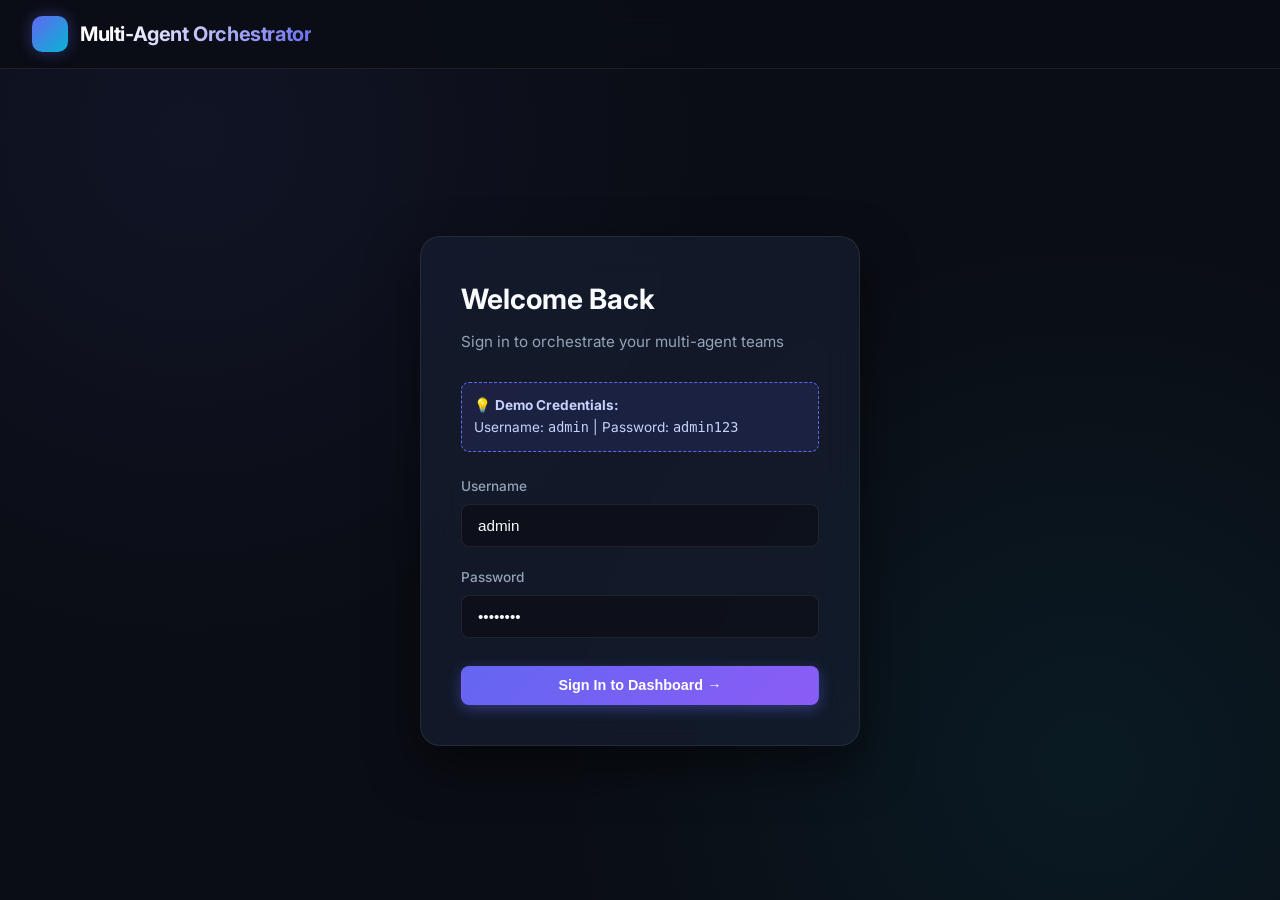
==== frontend/index.html @ 2f850d1a "Initial commit" ====
<!DOCTYPE html>
<html lang="en">
<head>
  <meta charset="UTF-8">
  <meta name="viewport" content="width=device-width, initial-scale=1.0">
  <title>Multi-Agent Collaborative System | AgentTeams</title>
  <link rel="preconnect" href="https://fonts.googleapis.com">
  <link rel="preconnect" href="https://fonts.gstatic.com" crossorigin>
  <link href="https://fonts.googleapis.com/css2?family=Inter:wght@300;400;500;600;700;800&family=JetBrains+Mono:wght@400;500;700&display=swap" rel="stylesheet">
  <link rel="stylesheet" href="styles.css">
</head>
<body>
  <!-- Global Top Header -->
  <header class="app-header">
    <div class="logo-brand" id="brand-home" style="cursor: pointer;">
      <div class="logo-icon">🤖</div>
      <span>Multi-Agent Orchestrator</span>
    </div>
    <div class="header-actions" id="header-user-actions">
      <button class="btn btn-outline" id="btn-open-settings">⚙️ API Settings</button>
      <span id="user-display" style="font-size: 0.9rem; color: var(--text-secondary);"></span>
      <button class="btn btn-secondary" id="btn-logout">Sign Out</button>
    </div>
  </header>

  <main class="view-container">
    
    <!-- STEP 1: AUTH VIEW -->
    <section id="auth-view" class="auth-view">
      <div class="auth-card">
        <h2>Welcome Back</h2>
        <p>Sign in to orchestrate your multi-agent teams</p>
        
        <div class="demo-credentials-badge">
          💡 <strong>Demo Credentials:</strong><br>
          Username: <code>admin</code> | Password: <code>admin123</code>
        </div>

        <form id="login-form">
          <div class="form-group">
            <label for="login-username">Username</label>
            <input type="text" id="login-username" class="form-control" value="admin" required autocomplete="username">
          </div>
          <div class="form-group">
            <label for="login-password">Password</label>
            <input type="password" id="login-password" class="form-control" value="admin123" required autocomplete="current-password">
          </div>
          <button type="submit" class="btn btn-primary" style="width: 100%; margin-top: 0.5rem;" id="btn-login-submit">
            Sign In to Dashboard &rarr;
          </button>
        </form>
      </div>
    </section>

    <!-- STEP 1: PROJECTS DASHBOARD VIEW -->
    <section id="dashboard-view" class="hidden">
      <div class="dashboard-header">
        <div class="dashboard-title-area">
          <h1>Projects Dashboard</h1>
          <p>Collaborative multi-agent workspaces and execution telemetry</p>
        </div>
        <button class="btn btn-primary" id="btn-new-project-modal">
          ✨ + NEW PROJECT
        </button>
      </div>

      <div class="project-grid" id="project-list-grid">
        <!-- Project Cards will be dynamically injected here -->
      </div>
    </section>

    <!-- STEP 3 & 4: MEETING ROOM WORKSPACE VIEW -->
    <section id="meeting-view" class="hidden">
      
      <!-- Back / Nav Bar -->
      <div style="margin-bottom: 1rem; display: flex; justify-content: space-between; align-items: center; flex-wrap: wrap; gap: 0.75rem;">
        <button class="btn btn-secondary" id="btn-back-dashboard">
          &larr; Back to Projects
        </button>
        <div style="display: flex; gap: 0.75rem; align-items: center; flex-wrap: wrap;">
          <div class="workspace-slider-bar">
            <span>↔️ Enlarge Right Side:</span>
            <input type="range" class="panel-range-slider" id="panel-width-slider" min="20" max="80" value="50" title="Slide to enlarge or shrink right panel">
            <span id="slider-pct-label" style="font-family: var(--font-mono); font-size: 0.75rem; color: var(--primary); font-weight: 700;">50%</span>
          </div>
          <button class="btn btn-danger" id="btn-delete-project">
            🗑️ Delete Project
          </button>
          <button class="btn btn-success" id="btn-start-run">
            ▶️ Run Multi-Agent Team
          </button>
        </div>
      </div>

      <!-- Meeting Room Top Header Card -->
      <div class="glass-panel meeting-header">
        <div class="meeting-title-box" style="flex: 1;">
          <div style="display: flex; align-items: center; gap: 0.75rem;">
            <h2 id="meeting-project-title">Project Title</h2>
            <span id="meeting-status-badge" class="badge badge-created">Ready</span>
          </div>
          <p id="meeting-project-desc" style="color: var(--text-secondary); font-size: 0.9rem; margin-top: 0.25rem;"></p>
          <div style="font-size: 0.8rem; color: var(--secondary); margin-top: 0.35rem;" id="meeting-storage-info"></div>
          <div class="meeting-progress-bar-container">
            <div class="meeting-progress-bar" id="meeting-progress-bar"></div>
          </div>
        </div>
      </div>

      <!-- Multi-Agent Team Roster -->
      <div class="agent-roster" id="agent-roster">
        <div class="agent-card" id="agent-card-Manager">
          <div class="agent-avatar">
            👔
            <div class="agent-status-indicator" id="indicator-Manager"></div>
          </div>
          <div class="agent-info">
            <h4>Manager Agent</h4>
            <p id="status-text-Manager">Idle</p>
          </div>
        </div>

        <div class="agent-card" id="agent-card-CodingWorker">
          <div class="agent-avatar">
            💻
            <div class="agent-status-indicator" id="indicator-CodingWorker"></div>
          </div>
          <div class="agent-info">
            <h4>Coding Worker</h4>
            <p id="status-text-CodingWorker">Idle</p>
          </div>
        </div>

        <div class="agent-card" id="agent-card-ResearchWorker">
          <div class="agent-avatar">
            🔍
            <div class="agent-status-indicator" id="indicator-ResearchWorker"></div>
          </div>
          <div class="agent-info">
            <h4>Research Worker</h4>
            <p id="status-text-ResearchWorker">Idle</p>
          </div>
        </div>

        <div class="agent-card" id="agent-card-TestingWorker">
          <div class="agent-avatar">
            🧪
            <div class="agent-status-indicator" id="indicator-TestingWorker"></div>
          </div>
          <div class="agent-info">
            <h4>Testing / QA Worker</h4>
            <p id="status-text-TestingWorker">Idle</p>
          </div>
        </div>

        <div class="agent-card" id="agent-card-DocumentationWorker">
          <div class="agent-avatar">
            📝
            <div class="agent-status-indicator" id="indicator-DocumentationWorker"></div>
          </div>
          <div class="agent-info">
            <h4>Documentation Worker</h4>
            <p id="status-text-DocumentationWorker">Idle</p>
          </div>
        </div>
      </div>

      <!-- Main Meeting Room Grid (Live Stream + Tasks / Deliverable Hub) -->
      <div class="meeting-workspace-grid">
        
        <!-- Left Column: Real-Time Meeting Room Log Stream (STEP 4) -->
        <div class="glass-panel log-stream-card">
          <div class="log-stream-header">
            <div style="display: flex; align-items: center; gap: 0.5rem;">
              <span style="display: inline-block; width: 8px; height: 8px; border-radius: 50%; background: var(--success);"></span>
              <strong>Live Meeting Room Transcript</strong>
            </div>
            <span style="font-size: 0.8rem; color: var(--text-muted);" id="stream-status">Connected</span>
          </div>

          <div class="log-messages-area" id="meeting-messages-container">
            <!-- Real-time Agent exchanges will be appended here -->
          </div>

          <!-- Human-in-the-loop input -->
          <form class="meeting-input-box" id="meeting-human-form">
            <input type="text" class="form-control" id="meeting-human-input" placeholder="Chat, instruct, or brainstorm with the agents in real time..." required autocomplete="off">
            <button type="submit" class="btn btn-primary" id="btn-send-human">Send &rarr;</button>
          </form>
        </div>

        <!-- Draggable Resizer Divider Handle -->
        <div class="pane-resizer" id="pane-resizer" title="Drag to resize panels"></div>

        <!-- Right Column: Subtasks Pipeline, Deliverable Hub & Live IDE -->
        <div class="glass-panel side-panel-card">
          <div class="tabs-header">
            <button class="tab-btn active" id="tab-btn-tasks" onclick="switchSideTab('tasks')">Subtasks Pipeline</button>
            <button class="tab-btn" id="tab-btn-deliverable" onclick="switchSideTab('deliverable')">Deliverable Hub</button>
            <button class="tab-btn" id="tab-btn-ide" onclick="switchSideTab('ide')">💻 Live IDE & Runner</button>
          </div>

          <!-- Tab 1: Subtasks -->
          <div class="tab-content" id="tab-content-tasks">
            <div id="subtasks-container">
              <p style="color: var(--text-muted); font-size: 0.85rem; text-align: center; margin-top: 2rem;">
                No subtasks assigned yet. Click "Run Multi-Agent Team" or instruct the Manager to decompose this project.
              </p>
            </div>
          </div>

          <!-- Tab 2: Deliverable Hub -->
          <div class="tab-content hidden" id="tab-content-deliverable">
            <div id="deliverable-container">
              <p style="color: var(--text-muted); font-size: 0.85rem; text-align: center; margin-top: 2rem;">
                Deliverables will be synthesized here upon completion of all worker tasks.
              </p>
            </div>
          </div>

          <!-- Tab 3: Live IDE, Compiler & Sandbox Runner -->
          <div class="tab-content hidden" id="tab-content-ide">
            <div class="ide-container">
              <!-- IDE Toolbar -->
              <div class="ide-toolbar">
                <div class="ide-file-tabs" id="ide-file-tabs">
                  <span class="ide-file-tab active" id="active-tab-indicator">📄 index.html</span>
                </div>
                <div style="display: flex; gap: 0.5rem; align-items: center; flex-wrap: wrap;">
                  <button class="btn btn-secondary" style="padding: 0.35rem 0.75rem; font-size: 0.8rem;" id="btn-save-ide-code">
                    💾 Save Code
                  </button>
                  <button class="btn btn-success" style="padding: 0.35rem 0.75rem; font-size: 0.8rem;" id="btn-run-sandbox">
                    ▶️ Run on Port 8080
                  </button>
                  <button class="btn btn-danger" style="padding: 0.35rem 0.75rem; font-size: 0.8rem; background: #dc2626; border-color: #ef4444;" id="btn-stop-sandbox" title="Force kill any server running on port 8080">
                    🛑 Force Stop Server
                  </button>
                  <a href="http://127.0.0.1:8080" target="_blank" class="btn btn-outline" style="padding: 0.35rem 0.75rem; font-size: 0.8rem;" id="btn-external-sandbox" title="Open full browser window on isolated port 8080">
                    🌐 Open Port 8080 &rarr;
                  </a>
                </div>
              </div>

              <!-- Split Workspace (File Tree + Code Editor) -->
              <div class="ide-split-workspace">
                <!-- Sidebar File Explorer -->
                <div class="ide-sidebar">
                  <div class="ide-sidebar-title">📁 Project Files</div>
                  <div id="ide-file-list">
                    <div class="ide-tree-item active">📄 index.html</div>
                  </div>
                </div>

                <!-- Live Editor Area -->
                <div class="ide-editor-area">
                  <div class="ide-editor-header">
                    <span id="ide-current-filename">index.html</span>
                    <span id="ide-save-status" style="color: var(--success);">● Synchronized</span>
                  </div>
                  <textarea class="ide-code-textarea" id="ide-code-editor" placeholder="Write or view source code here..." spellcheck="false"></textarea>
                </div>
              </div>

              <!-- Embedded Sandbox Browser Viewport -->
              <div class="ide-preview-pane">
                <div class="ide-preview-bar">
                  <div style="display: flex; align-items: center; gap: 0.5rem;">
                    <span style="display: inline-block; width: 8px; height: 8px; border-radius: 50%; background: var(--success);"></span>
                    <strong style="font-size: 0.8rem;">Live Sandbox Browser Viewport (Isolated Runner)</strong>
                  </div>
                  <div style="display: flex; gap: 0.5rem;">
                    <button class="btn btn-outline" style="padding: 0.2rem 0.5rem; font-size: 0.75rem;" id="btn-reload-sandbox-iframe">🔄 Refresh Viewport</button>
                  </div>
                </div>
                <iframe class="ide-preview-iframe" id="ide-preview-iframe" src="about:blank"></iframe>
              </div>

            </div>
          </div>

        </div>

      </div>

    </section>

  </main>

  <!-- + NEW PROJECT MODAL -->
  <div class="modal-overlay hidden" id="new-project-modal">
    <div class="modal-content">
      <div class="modal-header">
        <h3>✨ Create New Multi-Agent Project</h3>
        <button class="close-btn" id="btn-close-project-modal">&times;</button>
      </div>
      <form id="new-project-form">
        <div class="form-group">
          <label for="new-project-title">Project Name</label>
          <input type="text" id="new-project-title" class="form-control" placeholder="e.g. Live Weather Dashboard" required>
        </div>
        <div class="form-group">
          <label for="new-project-path">Target Storage Path / Folder Location</label>
          <input type="text" id="new-project-path" class="form-control" placeholder="/Volumes/VAIBHAV/major project/generated_projects/my-app" required>
          <small style="color: var(--text-muted); font-size: 0.78rem; display: block; margin-top: 0.25rem;">
            📁 Where the worker agents will physically write the final project files and source code.
          </small>
        </div>
        <div class="form-group">
          <label for="new-project-desc">Brief Description</label>
          <input type="text" id="new-project-desc" class="form-control" placeholder="A brief 1-2 sentence description of the project" required>
        </div>
        <div class="form-group">
          <label for="new-project-goal">Goal / Initial Prompt for Manager Agent</label>
          <textarea id="new-project-goal" class="form-control" placeholder="Describe in plain language what you want the multi-agent team to build (e.g. Create a live weather application with city search, coordinates, temperature, and wind speed)." required rows="3"></textarea>
        </div>
        <div class="form-group">
          <label for="new-project-model">AI Model Provider / Router</label>
          <select id="new-project-model" class="form-control">
            <option value="smart_simulation">⚡ Smart Multi-Agent Dynamic Synthesizer (Zero-Config / Free)</option>
            <option value="gemini">Google Gemini (Gemini 1.5 Flash)</option>
            <option value="openai">OpenAI (GPT-4o-mini)</option>
            <option value="anthropic">Anthropic (Claude 3.5 Sonnet)</option>
            <option value="ollama">Local Ollama (Llama 3 / Mistral)</option>
          </select>
        </div>
        <button type="submit" class="btn btn-primary" style="width: 100%; margin-top: 1rem;">
          Create Workspace & Open Meeting Room &rarr;
        </button>
      </form>
    </div>
  </div>

  <!-- API KEYS SETTINGS MODAL -->
  <div class="modal-overlay hidden" id="settings-modal">
    <div class="modal-content">
      <div class="modal-header">
        <h3>⚙️ Universal AI Gateway & Key Settings</h3>
        <button class="close-btn" id="btn-close-settings-modal">&times;</button>
      </div>
      <form id="settings-form">
        <p style="font-size: 0.85rem; color: var(--text-secondary); margin-bottom: 1.25rem;">
          Configure your API keys or endpoints. Keys are stored locally and passed through the Universal Context Broker.
        </p>
        <div class="form-group">
          <label for="key-gemini">Google Gemini API Key</label>
          <input type="password" id="key-gemini" class="form-control" placeholder="AIzaSy...">
        </div>
        <div class="form-group">
          <label for="key-openai">OpenAI API Key</label>
          <input type="password" id="key-openai" class="form-control" placeholder="sk-proj-...">
        </div>
        <div class="form-group">
          <label for="key-anthropic">Anthropic Claude API Key</label>
          <input type="password" id="key-anthropic" class="form-control" placeholder="sk-ant-...">
        </div>
        <div class="form-group">
          <label for="key-ollama">Local Ollama Base URL</label>
          <input type="text" id="key-ollama" class="form-control" value="http://localhost:11434">
        </div>
        <button type="submit" class="btn btn-primary" style="width: 100%; margin-top: 1rem;">
          Save Settings
        </button>
      </form>
    </div>
  </div>

  <script src="app.js"></script>
</body>
</html>
---- frontend/styles.css ----
:root {
  --bg-primary: #0a0d14;
  --bg-secondary: #111726;
  --bg-card: rgba(22, 30, 49, 0.7);
  --bg-card-hover: rgba(30, 41, 66, 0.85);
  --border-color: rgba(255, 255, 255, 0.08);
  --border-glow: rgba(99, 102, 241, 0.3);
  
  --primary: #6366f1;
  --primary-hover: #4f46e5;
  --primary-glow: rgba(99, 102, 241, 0.4);
  --secondary: #06b6d4;
  --accent: #8b5cf6;
  
  --success: #10b981;
  --success-glow: rgba(16, 185, 129, 0.3);
  --warning: #f59e0b;
  --danger: #ef4444;
  
  --text-primary: #f8fafc;
  --text-secondary: #94a3b8;
  --text-muted: #64748b;
  
  --radius-sm: 8px;
  --radius-md: 14px;
  --radius-lg: 20px;
  
  --transition: all 0.25s cubic-bezier(0.4, 0, 0.2, 1);
  --font-family: 'Inter', system-ui, -apple-system, BlinkMacSystemFont, 'Segoe UI', Roboto, sans-serif;
  --font-mono: 'JetBrains Mono', 'Fira Code', Menlo, monospace;
}

* {
  box-sizing: border-box;
  margin: 0;
  padding: 0;
}

body {
  background-color: var(--bg-primary);
  color: var(--text-primary);
  font-family: var(--font-family);
  min-height: 100vh;
  line-height: 1.6;
  overflow-x: hidden;
  background-image: 
    radial-gradient(circle at 15% 15%, rgba(99, 102, 241, 0.08) 0%, transparent 40%),
    radial-gradient(circle at 85% 85%, rgba(6, 182, 212, 0.08) 0%, transparent 40%);
  background-attachment: fixed;
}

/* Glassmorphism Classes */
.glass-panel {
  background: var(--bg-card);
  backdrop-filter: blur(16px);
  -webkit-backdrop-filter: blur(16px);
  border: 1px solid var(--border-color);
  border-radius: var(--radius-md);
  box-shadow: 0 8px 32px 0 rgba(0, 0, 0, 0.37);
}

/* App Header */
.app-header {
  position: sticky;
  top: 0;
  z-index: 100;
  display: flex;
  justify-content: space-between;
  align-items: center;
  padding: 1rem 2rem;
  background: rgba(10, 13, 20, 0.85);
  backdrop-filter: blur(20px);
  border-bottom: 1px solid var(--border-color);
}

.logo-brand {
  display: flex;
  align-items: center;
  gap: 0.75rem;
  font-size: 1.25rem;
  font-weight: 700;
  letter-spacing: -0.02em;
  background: linear-gradient(135deg, #fff 30%, var(--primary) 100%);
  -webkit-background-clip: text;
  -webkit-text-fill-color: transparent;
}

.logo-icon {
  width: 36px;
  height: 36px;
  background: linear-gradient(135deg, var(--primary), var(--secondary));
  border-radius: 10px;
  display: flex;
  align-items: center;
  justify-content: center;
  font-size: 1.2rem;
  box-shadow: 0 0 15px var(--primary-glow);
}

.header-actions {
  display: flex;
  align-items: center;
  gap: 1rem;
}

/* Buttons */
.btn {
  display: inline-flex;
  align-items: center;
  justify-content: center;
  gap: 0.5rem;
  padding: 0.65rem 1.25rem;
  font-size: 0.9rem;
  font-weight: 600;
  border-radius: var(--radius-sm);
  border: 1px solid transparent;
  cursor: pointer;
  transition: var(--transition);
  text-decoration: none;
}

.btn-primary {
  background: linear-gradient(135deg, var(--primary), var(--accent));
  color: #fff;
  box-shadow: 0 4px 14px var(--primary-glow);
}

.btn-primary:hover {
  transform: translateY(-2px);
  box-shadow: 0 6px 20px var(--primary-glow);
}

.btn-secondary {
  background: var(--bg-secondary);
  color: var(--text-primary);
  border-color: var(--border-color);
}

.btn-secondary:hover {
  background: var(--bg-card-hover);
  border-color: rgba(255, 255, 255, 0.2);
}

.btn-outline {
  background: transparent;
  color: var(--text-secondary);
  border-color: var(--border-color);
}

.btn-outline:hover {
  color: var(--text-primary);
  border-color: var(--text-primary);
}

.btn-success {
  background: linear-gradient(135deg, var(--success), #059669);
  color: #fff;
  box-shadow: 0 4px 14px var(--success-glow);
}

.btn-danger {
  background: rgba(239, 68, 68, 0.15);
  color: #f87171;
  border-color: rgba(239, 68, 68, 0.3);
}

.btn-danger:hover {
  background: #ef4444;
  color: #fff;
  box-shadow: 0 4px 14px rgba(239, 68, 68, 0.4);
}

.btn-delete-card {
  background: transparent;
  border: none;
  color: var(--text-muted);
  font-size: 1rem;
  padding: 0.3rem 0.5rem;
  border-radius: 6px;
  cursor: pointer;
  transition: var(--transition);
}

.btn-delete-card:hover {
  background: rgba(239, 68, 68, 0.15);
  color: #ef4444;
  transform: scale(1.1);
}

/* Views Container */
.view-container {
  max-width: 1300px;
  margin: 2rem auto;
  padding: 0 1.5rem;
}

.hidden {
  display: none !important;
}

/* Auth View */
.auth-view {
  min-height: calc(100vh - 120px);
  display: flex;
  align-items: center;
  justify-content: center;
}

.auth-card {
  width: 100%;
  max-width: 440px;
  padding: 2.5rem;
  border-radius: var(--radius-lg);
  border: 1px solid var(--border-color);
  background: var(--bg-card);
  backdrop-filter: blur(20px);
  box-shadow: 0 20px 50px rgba(0, 0, 0, 0.5);
}

.auth-card h2 {
  font-size: 1.75rem;
  font-weight: 700;
  margin-bottom: 0.5rem;
}

.auth-card p {
  color: var(--text-secondary);
  margin-bottom: 1.75rem;
  font-size: 0.95rem;
}

.form-group {
  margin-bottom: 1.25rem;
}

.form-group label {
  display: block;
  font-size: 0.85rem;
  font-weight: 500;
  color: var(--text-secondary);
  margin-bottom: 0.4rem;
}

.form-control {
  width: 100%;
  padding: 0.75rem 1rem;
  background: rgba(10, 13, 20, 0.6);
  border: 1px solid var(--border-color);
  border-radius: var(--radius-sm);
  color: var(--text-primary);
  font-size: 0.95rem;
  transition: var(--transition);
}

.form-control:focus {
  outline: none;
  border-color: var(--primary);
  box-shadow: 0 0 0 3px var(--primary-glow);
}

textarea.form-control {
  min-height: 100px;
  resize: vertical;
}

.demo-credentials-badge {
  background: rgba(99, 102, 241, 0.12);
  border: 1px dashed var(--primary);
  border-radius: var(--radius-sm);
  padding: 0.75rem;
  margin-bottom: 1.5rem;
  font-size: 0.85rem;
  color: #c7d2fe;
}

/* Dashboard View */
.dashboard-header {
  display: flex;
  justify-content: space-between;
  align-items: center;
  margin-bottom: 2rem;
  flex-wrap: wrap;
  gap: 1rem;
}

.dashboard-title-area h1 {
  font-size: 2rem;
  font-weight: 700;
  letter-spacing: -0.02em;
}

.dashboard-title-area p {
  color: var(--text-secondary);
  font-size: 0.95rem;
}

.project-grid {
  display: grid;
  grid-template-columns: repeat(auto-fill, minmax(360px, 1fr));
  gap: 1.5rem;
}

.project-card {
  background: var(--bg-card);
  border: 1px solid var(--border-color);
  border-radius: var(--radius-md);
  padding: 1.5rem;
  transition: var(--transition);
  cursor: pointer;
  display: flex;
  flex-direction: column;
  justify-content: space-between;
  position: relative;
  overflow: hidden;
}

.project-card:hover {
  transform: translateY(-4px);
  background: var(--bg-card-hover);
  border-color: var(--border-glow);
  box-shadow: 0 12px 30px rgba(0, 0, 0, 0.4);
}

.project-card-header {
  display: flex;
  justify-content: space-between;
  align-items: flex-start;
  margin-bottom: 1rem;
}

.project-card-title {
  font-size: 1.2rem;
  font-weight: 600;
  color: var(--text-primary);
}

.badge {
  padding: 0.25rem 0.65rem;
  border-radius: 20px;
  font-size: 0.75rem;
  font-weight: 600;
  text-transform: uppercase;
  letter-spacing: 0.05em;
}

.badge-created {
  background: rgba(99, 102, 241, 0.15);
  color: #818cf8;
  border: 1px solid rgba(99, 102, 241, 0.3);
}

.badge-in_progress {
  background: rgba(245, 158, 11, 0.15);
  color: #fbbf24;
  border: 1px solid rgba(245, 158, 11, 0.3);
  animation: pulse 2s infinite;
}

.badge-completed {
  background: rgba(16, 185, 129, 0.15);
  color: #34d399;
  border: 1px solid rgba(16, 185, 129, 0.3);
}

.project-card-desc {
  color: var(--text-secondary);
  font-size: 0.9rem;
  margin-bottom: 1.25rem;
  display: -webkit-box;
  -webkit-line-clamp: 3;
  -webkit-box-orient: vertical;
  overflow: hidden;
}

.project-card-footer {
  display: flex;
  justify-content: space-between;
  align-items: center;
  padding-top: 1rem;
  border-top: 1px solid var(--border-color);
  font-size: 0.8rem;
  color: var(--text-muted);
}

/* Meeting Room View */
.meeting-header {
  display: flex;
  justify-content: space-between;
  align-items: center;
  padding: 1.25rem 1.5rem;
  margin-bottom: 1.5rem;
  flex-wrap: wrap;
  gap: 1rem;
}

.meeting-title-box h2 {
  font-size: 1.5rem;
  font-weight: 700;
}

.meeting-progress-bar-container {
  width: 100%;
  height: 6px;
  background: rgba(255, 255, 255, 0.08);
  border-radius: 10px;
  margin-top: 0.75rem;
  overflow: hidden;
}

.meeting-progress-bar {
  height: 100%;
  width: 0%;
  background: linear-gradient(90deg, var(--primary), var(--secondary), var(--success));
  transition: width 0.6s ease;
}

/* Agent Roster Bar */
.agent-roster {
  display: grid;
  grid-template-columns: repeat(auto-fit, minmax(200px, 1fr));
  gap: 1rem;
  margin-bottom: 1.5rem;
}

.agent-card {
  background: var(--bg-card);
  border: 1px solid var(--border-color);
  border-radius: var(--radius-sm);
  padding: 1rem;
  display: flex;
  align-items: center;
  gap: 0.75rem;
  transition: var(--transition);
}

.agent-avatar {
  font-size: 1.75rem;
  position: relative;
}

.agent-status-indicator {
  position: absolute;
  bottom: -2px;
  right: -2px;
  width: 10px;
  height: 10px;
  border-radius: 50%;
  border: 2px solid var(--bg-primary);
  background: var(--text-muted);
}

.agent-status-indicator.active {
  background: var(--warning);
  box-shadow: 0 0 8px var(--warning);
  animation: pulse 1.5s infinite;
}

.agent-status-indicator.completed {
  background: var(--success);
  box-shadow: 0 0 8px var(--success);
}

.agent-info h4 {
  font-size: 0.9rem;
  font-weight: 600;
}

.agent-info p {
  font-size: 0.75rem;
  color: var(--text-secondary);
}

/* Meeting Room Main Workspace with Draggable Resizer */
.meeting-workspace-grid {
  display: flex;
  gap: 0.75rem;
  width: 100%;
  position: relative;
  align-items: stretch;
}

@media (max-width: 992px) {
  .meeting-workspace-grid {
    flex-direction: column;
  }
  .pane-resizer {
    display: none;
  }
}

/* Draggable Split Resizer Bar */
.pane-resizer {
  width: 10px;
  cursor: col-resize;
  background: rgba(255, 255, 255, 0.05);
  border-radius: 6px;
  display: flex;
  align-items: center;
  justify-content: center;
  user-select: none;
  touch-action: none;
  transition: background 0.2s, box-shadow 0.2s;
  z-index: 10;
}

.pane-resizer:hover, .pane-resizer.active {
  background: var(--primary);
  box-shadow: 0 0 12px var(--primary-glow);
}

.pane-resizer::after {
  content: '⋮';
  color: var(--text-muted);
  font-size: 1.1rem;
  line-height: 1;
}

/* Width Control Slider Bar */
.workspace-slider-bar {
  display: flex;
  align-items: center;
  gap: 0.6rem;
  background: rgba(10, 13, 20, 0.6);
  padding: 0.35rem 0.75rem;
  border-radius: var(--radius-sm);
  border: 1px solid var(--border-color);
  font-size: 0.8rem;
  color: var(--text-secondary);
}

.panel-range-slider {
  -webkit-appearance: none;
  appearance: none;
  width: 100px;
  height: 5px;
  background: rgba(255, 255, 255, 0.15);
  border-radius: 5px;
  outline: none;
  cursor: pointer;
}

.panel-range-slider::-webkit-slider-thumb {
  -webkit-appearance: none;
  appearance: none;
  width: 14px;
  height: 14px;
  border-radius: 50%;
  background: var(--primary);
  box-shadow: 0 0 8px var(--primary-glow);
  cursor: pointer;
}

/* Log Stream Terminal */
.log-stream-card {
  flex: 1 1 50%;
  min-width: 260px;
  display: flex;
  flex-direction: column;
  height: 650px;
}

.side-panel-card {
  flex: 1 1 50%;
  min-width: 320px;
  height: 650px;
  display: flex;
  flex-direction: column;
}

.log-stream-header {
  padding: 1rem 1.25rem;
  border-bottom: 1px solid var(--border-color);
  display: flex;
  justify-content: space-between;
  align-items: center;
}

.log-messages-area {
  flex: 1;
  overflow-y: auto;
  padding: 1.25rem;
  display: flex;
  flex-direction: column;
  gap: 1rem;
  font-size: 0.9rem;
}

.meeting-message {
  padding: 1rem;
  border-radius: var(--radius-sm);
  background: rgba(17, 23, 38, 0.6);
  border-left: 4px solid var(--primary);
  animation: fadeIn 0.3s ease;
}

.meeting-message.thought {
  border-left-color: var(--warning);
  background: rgba(245, 158, 11, 0.05);
  font-style: italic;
}

.meeting-message.announcement {
  border-left-color: var(--secondary);
  background: rgba(6, 182, 212, 0.07);
}

.meeting-message.deliverable {
  border-left-color: var(--success);
  background: rgba(16, 185, 129, 0.07);
}

.meeting-message.human_input {
  border-left-color: var(--accent);
  background: rgba(139, 92, 246, 0.1);
}

.message-meta {
  display: flex;
  justify-content: space-between;
  align-items: center;
  margin-bottom: 0.4rem;
  font-size: 0.8rem;
  color: var(--text-secondary);
}

.message-sender {
  font-weight: 600;
  color: var(--text-primary);
}

.message-content {
  color: var(--text-primary);
  line-height: 1.5;
}

.message-content pre {
  background: #06090e;
  padding: 0.75rem;
  border-radius: 6px;
  overflow-x: auto;
  margin: 0.5rem 0;
  font-family: var(--font-mono);
  font-size: 0.82rem;
  border: 1px solid rgba(255, 255, 255, 0.05);
}

.message-content code {
  font-family: var(--font-mono);
  background: rgba(255, 255, 255, 0.08);
  padding: 0.1rem 0.3rem;
  border-radius: 4px;
}

/* Meeting Input Bar */
.meeting-input-box {
  padding: 1rem;
  border-top: 1px solid var(--border-color);
  display: flex;
  gap: 0.75rem;
}

/* Subtasks & Deliverables Side Panel */
.side-panel-card {
  height: 600px;
  display: flex;
  flex-direction: column;
}

.tabs-header {
  display: flex;
  border-bottom: 1px solid var(--border-color);
}

.tab-btn {
  flex: 1;
  padding: 0.85rem;
  background: transparent;
  border: none;
  color: var(--text-secondary);
  font-weight: 600;
  font-size: 0.85rem;
  cursor: pointer;
  transition: var(--transition);
  border-bottom: 2px solid transparent;
}

.tab-btn.active {
  color: var(--primary);
  border-bottom-color: var(--primary);
  background: rgba(99, 102, 241, 0.05);
}

.tab-content {
  flex: 1;
  overflow-y: auto;
  padding: 1.25rem;
}

.subtask-item {
  padding: 0.85rem;
  border-radius: var(--radius-sm);
  background: rgba(10, 13, 20, 0.5);
  border: 1px solid var(--border-color);
  margin-bottom: 0.75rem;
}

.subtask-item-header {
  display: flex;
  justify-content: space-between;
  align-items: center;
  margin-bottom: 0.3rem;
}

.subtask-item h5 {
  font-size: 0.88rem;
  font-weight: 600;
}

.subtask-item p {
  font-size: 0.78rem;
  color: var(--text-secondary);
}

/* --- IDE & Sandbox Runner Styles --- */
.ide-container {
  display: flex;
  flex-direction: column;
  height: 100%;
  min-height: 500px;
  gap: 0.75rem;
}

.ide-toolbar {
  display: flex;
  justify-content: space-between;
  align-items: center;
  background: rgba(10, 13, 20, 0.7);
  padding: 0.5rem 0.75rem;
  border-radius: var(--radius-sm);
  border: 1px solid var(--border-color);
  flex-wrap: wrap;
  gap: 0.5rem;
}

.ide-file-tabs {
  display: flex;
  gap: 0.35rem;
  overflow-x: auto;
  align-items: center;
}

.ide-file-tab {
  background: rgba(255, 255, 255, 0.05);
  border: 1px solid var(--border-color);
  color: var(--text-secondary);
  font-size: 0.8rem;
  font-family: var(--font-mono);
  padding: 0.35rem 0.75rem;
  border-radius: 6px;
  cursor: pointer;
  transition: var(--transition);
  display: flex;
  align-items: center;
  gap: 0.35rem;
}

.ide-file-tab:hover, .ide-file-tab.active {
  background: rgba(99, 102, 241, 0.2);
  border-color: var(--primary);
  color: #fff;
}

.ide-split-workspace {
  display: grid;
  grid-template-columns: 180px 1fr;
  gap: 0.75rem;
  flex: 1;
  min-height: 440px;
}

@media (max-width: 992px) {
  .ide-split-workspace {
    grid-template-columns: 1fr;
  }
}

.ide-sidebar {
  background: rgba(10, 13, 20, 0.6);
  border: 1px solid var(--border-color);
  border-radius: var(--radius-sm);
  padding: 0.75rem;
  display: flex;
  flex-direction: column;
  gap: 0.4rem;
}

.ide-sidebar-title {
  font-size: 0.75rem;
  text-transform: uppercase;
  letter-spacing: 0.05em;
  color: var(--text-muted);
  font-weight: 700;
  margin-bottom: 0.25rem;
}

.ide-tree-item {
  display: flex;
  align-items: center;
  gap: 0.4rem;
  padding: 0.4rem 0.6rem;
  border-radius: 6px;
  font-size: 0.82rem;
  font-family: var(--font-mono);
  color: var(--text-secondary);
  cursor: pointer;
  transition: var(--transition);
}

.ide-tree-item:hover, .ide-tree-item.active {
  background: rgba(99, 102, 241, 0.15);
  color: var(--text-primary);
  border-left: 2px solid var(--primary);
}

.ide-editor-area {
  display: flex;
  flex-direction: column;
  background: #090d16;
  border: 1px solid var(--border-color);
  border-radius: var(--radius-sm);
  overflow: hidden;
}

.ide-editor-header {
  display: flex;
  justify-content: space-between;
  align-items: center;
  padding: 0.4rem 0.75rem;
  background: rgba(255, 255, 255, 0.02);
  border-bottom: 1px solid var(--border-color);
  font-size: 0.75rem;
  color: var(--text-muted);
  font-family: var(--font-mono);
}

.ide-code-textarea {
  flex: 1;
  width: 100%;
  min-height: 280px;
  background: transparent;
  color: #e2e8f0;
  font-family: var(--font-mono);
  font-size: 0.85rem;
  padding: 0.75rem;
  border: none;
  resize: vertical;
  line-height: 1.5;
  outline: none;
  white-space: pre;
  tab-size: 2;
}

.ide-preview-pane {
  margin-top: 0.75rem;
  background: #090d16;
  border: 1px solid var(--border-color);
  border-radius: var(--radius-sm);
  display: flex;
  flex-direction: column;
  overflow: hidden;
  height: 380px;
}

.ide-preview-bar {
  display: flex;
  justify-content: space-between;
  align-items: center;
  padding: 0.4rem 0.75rem;
  background: rgba(255, 255, 255, 0.04);
  border-bottom: 1px solid var(--border-color);
  font-size: 0.8rem;
}

.ide-preview-iframe {
  flex: 1;
  width: 100%;
  height: 100%;
  border: none;
  background: #ffffff;
}

/* Modal Window */
.modal-overlay {
  position: fixed;
  top: 0;
  left: 0;
  right: 0;
  bottom: 0;
  background: rgba(0, 0, 0, 0.75);
  backdrop-filter: blur(8px);
  z-index: 1000;
  display: flex;
  align-items: center;
  justify-content: center;
  padding: 1rem;
}

.modal-content {
  width: 100%;
  max-width: 600px;
  background: var(--bg-secondary);
  border: 1px solid var(--border-color);
  border-radius: var(--radius-lg);
  padding: 2rem;
  box-shadow: 0 25px 60px rgba(0, 0, 0, 0.6);
  max-height: 90vh;
  overflow-y: auto;
}

.modal-header {
  display: flex;
  justify-content: space-between;
  align-items: center;
  margin-bottom: 1.5rem;
}

.modal-header h3 {
  font-size: 1.4rem;
  font-weight: 700;
}

.close-btn {
  background: none;
  border: none;
  color: var(--text-secondary);
  font-size: 1.5rem;
  cursor: pointer;
}

.close-btn:hover {
  color: var(--text-primary);
}

/* Animations */
@keyframes fadeIn {
  from { opacity: 0; transform: translateY(6px); }
  to { opacity: 1; transform: translateY(0); }
}

@keyframes pulse {
  0%, 100% { opacity: 1; }
  50% { opacity: 0.4; }
}

/* Scrollbars */
::-webkit-scrollbar {
  width: 6px;
  height: 6px;
}
::-webkit-scrollbar-track {
  background: rgba(0, 0, 0, 0.1);
}
::-webkit-scrollbar-thumb {
  background: rgba(255, 255, 255, 0.15);
  border-radius: 4px;
}
::-webkit-scrollbar-thumb:hover {
  background: rgba(255, 255, 255, 0.3);
}
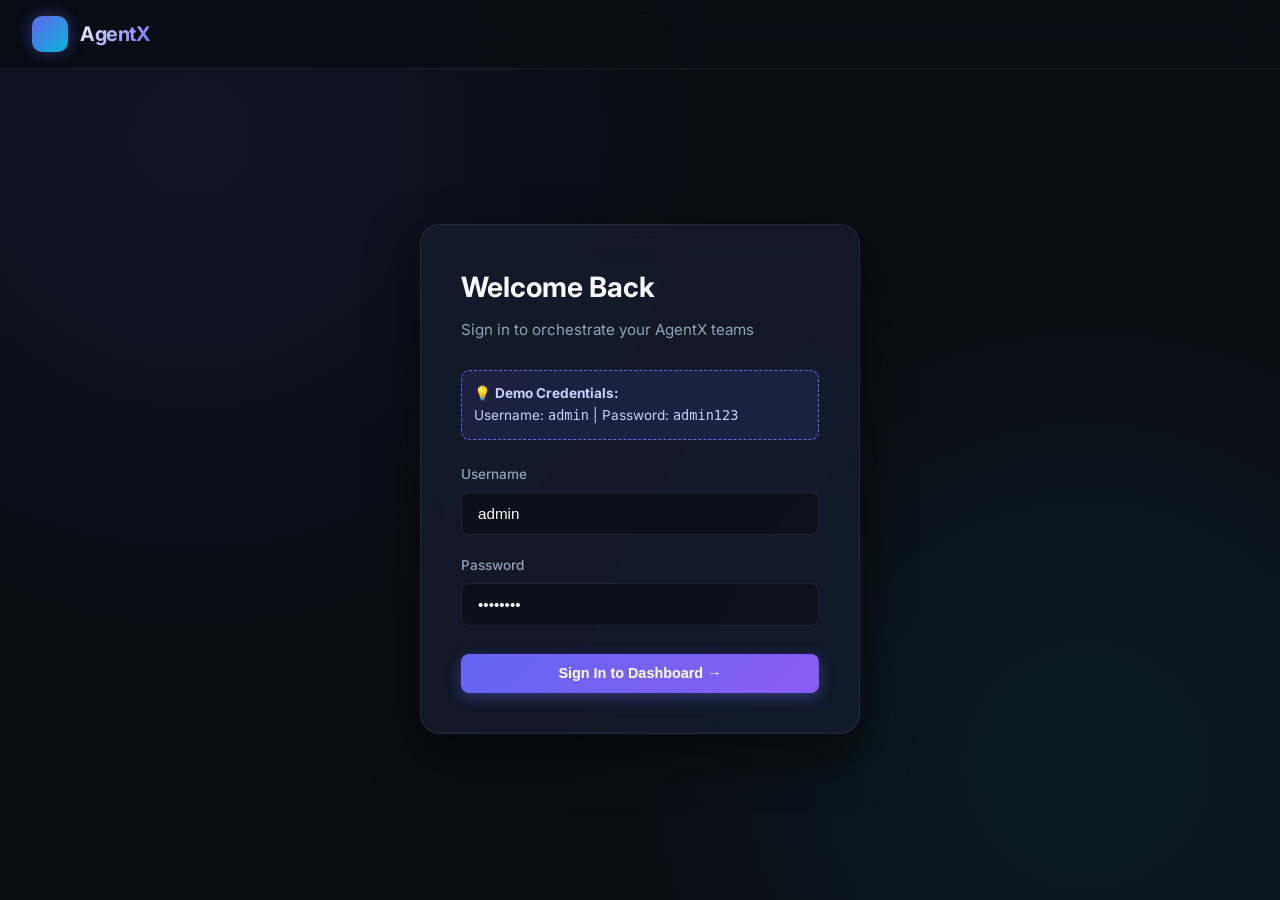
==== commit f97c429a: "feat(ui): redesign workspace UI with layout presets, enhanced 7-agent roster, line gutter editor, an" ====
--- a/frontend/index.html
+++ b/frontend/index.html
@@ -3,7 +3,7 @@
 <head>
   <meta charset="UTF-8">
   <meta name="viewport" content="width=device-width, initial-scale=1.0">
-  <title>Multi-Agent Collaborative System | AgentTeams</title>
+  <title>AgentX | Multi-Agent AI Orchestration System</title>
   <link rel="preconnect" href="https://fonts.googleapis.com">
   <link rel="preconnect" href="https://fonts.gstatic.com" crossorigin>
   <link href="https://fonts.googleapis.com/css2?family=Inter:wght@300;400;500;600;700;800&family=JetBrains+Mono:wght@400;500;700&display=swap" rel="stylesheet">
@@ -14,7 +14,7 @@
   <header class="app-header">
     <div class="logo-brand" id="brand-home" style="cursor: pointer;">
       <div class="logo-icon">🤖</div>
-      <span>Multi-Agent Orchestrator</span>
+      <span>AgentX</span>
     </div>
     <div class="header-actions" id="header-user-actions">
       <button class="btn btn-outline" id="btn-open-settings">⚙️ API Settings</button>
@@ -29,7 +29,7 @@
     <section id="auth-view" class="auth-view">
       <div class="auth-card">
         <h2>Welcome Back</h2>
-        <p>Sign in to orchestrate your multi-agent teams</p>
+        <p>Sign in to orchestrate your AgentX teams</p>
         
         <div class="demo-credentials-badge">
           💡 <strong>Demo Credentials:</strong><br>
@@ -57,7 +57,7 @@
       <div class="dashboard-header">
         <div class="dashboard-title-area">
           <h1>Projects Dashboard</h1>
-          <p>Collaborative multi-agent workspaces and execution telemetry</p>
+          <p>AgentX workspaces and execution telemetry</p>
         </div>
         <button class="btn btn-primary" id="btn-new-project-modal">
           ✨ + NEW PROJECT
@@ -72,95 +72,164 @@
     <!-- STEP 3 & 4: MEETING ROOM WORKSPACE VIEW -->
     <section id="meeting-view" class="hidden">
       
-      <!-- Back / Nav Bar -->
-      <div style="margin-bottom: 1rem; display: flex; justify-content: space-between; align-items: center; flex-wrap: wrap; gap: 0.75rem;">
-        <button class="btn btn-secondary" id="btn-back-dashboard">
-          &larr; Back to Projects
-        </button>
-        <div style="display: flex; gap: 0.75rem; align-items: center; flex-wrap: wrap;">
+      <!-- Workspace Navigation & Primary Action Bar -->
+      <div class="workspace-top-bar glass-panel">
+        <div class="workspace-nav-left">
+          <button class="btn btn-secondary btn-sm" id="btn-back-dashboard">
+            &larr; Projects
+          </button>
+          <div class="workspace-breadcrumbs">
+            <span class="breadcrumb-item">Projects</span>
+            <span class="breadcrumb-sep">/</span>
+            <span class="breadcrumb-current" id="meeting-project-title">Project Title</span>
+          </div>
+          <span id="meeting-status-badge" class="badge badge-created">Ready</span>
+        </div>
+
+        <div class="workspace-nav-center">
+          <div class="layout-preset-group">
+            <span class="layout-label">Layout:</span>
+            <button type="button" class="btn-layout-preset" onclick="applyPanelWidth(65)" title="Code Focus (35% Chat / 65% Code)">💻 Code</button>
+            <button type="button" class="btn-layout-preset active" onclick="applyPanelWidth(50)" title="Balanced (50% Chat / 50% Code)">⚖️ 50/50</button>
+            <button type="button" class="btn-layout-preset" onclick="applyPanelWidth(35)" title="Chat Focus (65% Chat / 35% Code)">💬 Chat</button>
+          </div>
           <div class="workspace-slider-bar">
-            <span>↔️ Enlarge Right Side:</span>
-            <input type="range" class="panel-range-slider" id="panel-width-slider" min="20" max="80" value="50" title="Slide to enlarge or shrink right panel">
+            <input type="range" class="panel-range-slider" id="panel-width-slider" min="20" max="80" value="50" title="Slide to adjust panel split">
             <span id="slider-pct-label" style="font-family: var(--font-mono); font-size: 0.75rem; color: var(--primary); font-weight: 700;">50%</span>
           </div>
-          <button class="btn btn-danger" id="btn-delete-project">
-            🗑️ Delete Project
+        </div>
+
+        <div class="workspace-nav-right">
+          <button class="btn btn-danger btn-sm" id="btn-delete-project" title="Delete this project">
+            🗑️ Delete
           </button>
           <button class="btn btn-success" id="btn-start-run">
-            ▶️ Run Multi-Agent Team
+            ▶️ Run AgentX Team
           </button>
         </div>
       </div>
 
-      <!-- Meeting Room Top Header Card -->
-      <div class="glass-panel meeting-header">
-        <div class="meeting-title-box" style="flex: 1;">
-          <div style="display: flex; align-items: center; gap: 0.75rem;">
-            <h2 id="meeting-project-title">Project Title</h2>
-            <span id="meeting-status-badge" class="badge badge-created">Ready</span>
-          </div>
-          <p id="meeting-project-desc" style="color: var(--text-secondary); font-size: 0.9rem; margin-top: 0.25rem;"></p>
-          <div style="font-size: 0.8rem; color: var(--secondary); margin-top: 0.35rem;" id="meeting-storage-info"></div>
+      <!-- Project Metadata Strip & Progress -->
+      <div class="workspace-info-strip glass-panel">
+        <div class="info-strip-left">
+          <p id="meeting-project-desc" class="project-summary-text"></p>
+          <div id="meeting-storage-info" class="storage-info-wrapper"></div>
+        </div>
+        <div class="info-strip-right">
+          <div class="progress-header-row">
+            <span class="progress-title">Team Progress</span>
+            <span id="meeting-progress-label" class="progress-pct-badge">0%</span>
+          </div>
           <div class="meeting-progress-bar-container">
             <div class="meeting-progress-bar" id="meeting-progress-bar"></div>
           </div>
         </div>
       </div>
 
-      <!-- Multi-Agent Team Roster -->
+      <!-- AgentX Team Roster Bar -->
       <div class="agent-roster" id="agent-roster">
-        <div class="agent-card" id="agent-card-Manager">
+        <!-- 1. Manager Agent -->
+        <div class="agent-card" id="agent-card-Manager" title="Manager Agent: Decomposes tasks, oversees DAG scheduling, and reconciles deliverables">
           <div class="agent-avatar">
             👔
             <div class="agent-status-indicator" id="indicator-Manager"></div>
           </div>
           <div class="agent-info">
-            <h4>Manager Agent</h4>
+            <div class="agent-name-row">
+              <h4>Manager</h4>
+              <span class="agent-role-pill">Orchestrator</span>
+            </div>
             <p id="status-text-Manager">Idle</p>
           </div>
         </div>
 
-        <div class="agent-card" id="agent-card-CodingWorker">
-          <div class="agent-avatar">
-            💻
-            <div class="agent-status-indicator" id="indicator-CodingWorker"></div>
-          </div>
-          <div class="agent-info">
-            <h4>Coding Worker</h4>
-            <p id="status-text-CodingWorker">Idle</p>
-          </div>
-        </div>
-
-        <div class="agent-card" id="agent-card-ResearchWorker">
-          <div class="agent-avatar">
-            🔍
-            <div class="agent-status-indicator" id="indicator-ResearchWorker"></div>
-          </div>
-          <div class="agent-info">
-            <h4>Research Worker</h4>
-            <p id="status-text-ResearchWorker">Idle</p>
-          </div>
-        </div>
-
-        <div class="agent-card" id="agent-card-TestingWorker">
+        <!-- 2. Frontend Agent -->
+        <div class="agent-card" id="agent-card-FrontendAgent" title="Frontend Agent: Builds responsive UI, glassmorphic styles, and interactive client state">
+          <div class="agent-avatar">
+            🎨
+            <div class="agent-status-indicator" id="indicator-FrontendAgent"></div>
+          </div>
+          <div class="agent-info">
+            <div class="agent-name-row">
+              <h4>Frontend</h4>
+              <span class="agent-role-pill">UI / UX</span>
+            </div>
+            <p id="status-text-FrontendAgent">Idle</p>
+          </div>
+        </div>
+
+        <!-- 3. Backend Agent -->
+        <div class="agent-card" id="agent-card-BackendAgent" title="Backend Agent: Crafts RESTful endpoints, CORS middleware, and business logic">
+          <div class="agent-avatar">
+            ⚡
+            <div class="agent-status-indicator" id="indicator-BackendAgent"></div>
+          </div>
+          <div class="agent-info">
+            <div class="agent-name-row">
+              <h4>Backend</h4>
+              <span class="agent-role-pill">FastAPI</span>
+            </div>
+            <p id="status-text-BackendAgent">Idle</p>
+          </div>
+        </div>
+
+        <!-- 4. Database Agent -->
+        <div class="agent-card" id="agent-card-DatabaseAgent" title="Database Agent: Designs SQL schema, relational tables, and data models">
+          <div class="agent-avatar">
+            🗄️
+            <div class="agent-status-indicator" id="indicator-DatabaseAgent"></div>
+          </div>
+          <div class="agent-info">
+            <div class="agent-name-row">
+              <h4>Database</h4>
+              <span class="agent-role-pill">Schema</span>
+            </div>
+            <p id="status-text-DatabaseAgent">Idle</p>
+          </div>
+        </div>
+
+        <!-- 5. Integration Agent -->
+        <div class="agent-card" id="agent-card-IntegrationAgent" title="Integration Agent: Reconciles contracts, wires client to API, and unifies application">
+          <div class="agent-avatar">
+            🔗
+            <div class="agent-status-indicator" id="indicator-IntegrationAgent"></div>
+          </div>
+          <div class="agent-info">
+            <div class="agent-name-row">
+              <h4>Integration</h4>
+              <span class="agent-role-pill">Contract</span>
+            </div>
+            <p id="status-text-IntegrationAgent">Idle</p>
+          </div>
+        </div>
+
+        <!-- 6. Testing Agent -->
+        <div class="agent-card" id="agent-card-TestingAgent" title="Testing Agent: Generates automated suites, verifies edge cases and endpoints">
           <div class="agent-avatar">
             🧪
-            <div class="agent-status-indicator" id="indicator-TestingWorker"></div>
-          </div>
-          <div class="agent-info">
-            <h4>Testing / QA Worker</h4>
-            <p id="status-text-TestingWorker">Idle</p>
-          </div>
-        </div>
-
-        <div class="agent-card" id="agent-card-DocumentationWorker">
+            <div class="agent-status-indicator" id="indicator-TestingAgent"></div>
+          </div>
+          <div class="agent-info">
+            <div class="agent-name-row">
+              <h4>QA / Tests</h4>
+              <span class="agent-role-pill">Testing</span>
+            </div>
+            <p id="status-text-TestingAgent">Idle</p>
+          </div>
+        </div>
+
+        <!-- 7. Documentation Agent -->
+        <div class="agent-card" id="agent-card-DocumentationAgent" title="Documentation Agent: Creates comprehensive manuals, setup guides, and architectural diagrams">
           <div class="agent-avatar">
             📝
-            <div class="agent-status-indicator" id="indicator-DocumentationWorker"></div>
-          </div>
-          <div class="agent-info">
-            <h4>Documentation Worker</h4>
-            <p id="status-text-DocumentationWorker">Idle</p>
+            <div class="agent-status-indicator" id="indicator-DocumentationAgent"></div>
+          </div>
+          <div class="agent-info">
+            <div class="agent-name-row">
+              <h4>Docs Lead</h4>
+              <span class="agent-role-pill">Technical</span>
+            </div>
+            <p id="status-text-DocumentationAgent">Idle</p>
           </div>
         </div>
       </div>
@@ -171,21 +240,37 @@
         <!-- Left Column: Real-Time Meeting Room Log Stream (STEP 4) -->
         <div class="glass-panel log-stream-card">
           <div class="log-stream-header">
-            <div style="display: flex; align-items: center; gap: 0.5rem;">
-              <span style="display: inline-block; width: 8px; height: 8px; border-radius: 50%; background: var(--success);"></span>
-              <strong>Live Meeting Room Transcript</strong>
-            </div>
-            <span style="font-size: 0.8rem; color: var(--text-muted);" id="stream-status">Connected</span>
+            <div class="log-header-left">
+              <span class="stream-pulse-dot"></span>
+              <strong>Live Meeting Transcript</strong>
+              <span class="stream-badge-count" id="meeting-msg-count">0 msgs</span>
+            </div>
+            <div class="log-header-right">
+              <span style="font-size: 0.8rem; color: var(--text-muted);" id="stream-status">Connected</span>
+              <button type="button" class="btn-icon-subtle" onclick="scrollMeetingToBottom()" title="Scroll to latest">⬇</button>
+            </div>
           </div>
 
           <div class="log-messages-area" id="meeting-messages-container">
             <!-- Real-time Agent exchanges will be appended here -->
           </div>
 
+          <!-- Quick Action Prompts for Fast Interaction -->
+          <div class="chat-quick-bar">
+            <span class="quick-label">⚡ Prompts:</span>
+            <button type="button" class="quick-prompt-chip" onclick="fillHumanInput('Decompose this project goal and begin execution')">▶️ Start Execution</button>
+            <button type="button" class="quick-prompt-chip" onclick="fillHumanInput('Summarize the current progress and worker tasks')">📊 Status Summary</button>
+            <button type="button" class="quick-prompt-chip" onclick="fillHumanInput('Run verification tests on the generated code')">🧪 Verify Tests</button>
+          </div>
+
           <!-- Human-in-the-loop input -->
           <form class="meeting-input-box" id="meeting-human-form">
-            <input type="text" class="form-control" id="meeting-human-input" placeholder="Chat, instruct, or brainstorm with the agents in real time..." required autocomplete="off">
-            <button type="submit" class="btn btn-primary" id="btn-send-human">Send &rarr;</button>
+            <div class="input-with-button">
+              <input type="text" class="form-control" id="meeting-human-input" placeholder="Instruct, chat, or guide the agent team in real time..." required autocomplete="off">
+              <button type="submit" class="btn btn-primary" id="btn-send-human">
+                <span>Send</span> &rarr;
+              </button>
+            </div>
           </form>
         </div>
 
@@ -195,26 +280,38 @@
         <!-- Right Column: Subtasks Pipeline, Deliverable Hub & Live IDE -->
         <div class="glass-panel side-panel-card">
           <div class="tabs-header">
-            <button class="tab-btn active" id="tab-btn-tasks" onclick="switchSideTab('tasks')">Subtasks Pipeline</button>
-            <button class="tab-btn" id="tab-btn-deliverable" onclick="switchSideTab('deliverable')">Deliverable Hub</button>
-            <button class="tab-btn" id="tab-btn-ide" onclick="switchSideTab('ide')">💻 Live IDE & Runner</button>
+            <button class="tab-btn active" id="tab-btn-tasks" onclick="switchSideTab('tasks')">
+              <span>📋 Subtasks Pipeline</span>
+              <span class="tab-count-pill" id="subtasks-count-pill">0</span>
+            </button>
+            <button class="tab-btn" id="tab-btn-deliverable" onclick="switchSideTab('deliverable')">
+              <span>📦 Deliverable Hub</span>
+            </button>
+            <button class="tab-btn" id="tab-btn-ide" onclick="switchSideTab('ide')">
+              <span>💻 Live IDE & Runner</span>
+              <span class="tab-count-pill" id="ide-files-count-pill">0</span>
+            </button>
           </div>
 
           <!-- Tab 1: Subtasks -->
           <div class="tab-content" id="tab-content-tasks">
             <div id="subtasks-container">
-              <p style="color: var(--text-muted); font-size: 0.85rem; text-align: center; margin-top: 2rem;">
-                No subtasks assigned yet. Click "Run Multi-Agent Team" or instruct the Manager to decompose this project.
-              </p>
+              <div class="empty-state-box">
+                <div class="empty-icon">📋</div>
+                <h4>No subtasks assigned yet</h4>
+                <p>Click "Run AgentX Team" or send a prompt to the Manager to decompose this project.</p>
+              </div>
             </div>
           </div>
 
           <!-- Tab 2: Deliverable Hub -->
           <div class="tab-content hidden" id="tab-content-deliverable">
             <div id="deliverable-container">
-              <p style="color: var(--text-muted); font-size: 0.85rem; text-align: center; margin-top: 2rem;">
-                Deliverables will be synthesized here upon completion of all worker tasks.
-              </p>
+              <div class="empty-state-box">
+                <div class="empty-icon">📦</div>
+                <h4>Deliverables Pending</h4>
+                <p>Deliverables, architecture reports, code files, and test results will be synthesized here upon completion of worker tasks.</p>
+              </div>
             </div>
           </div>
 
@@ -223,22 +320,27 @@
             <div class="ide-container">
               <!-- IDE Toolbar -->
               <div class="ide-toolbar">
-                <div class="ide-file-tabs" id="ide-file-tabs">
-                  <span class="ide-file-tab active" id="active-tab-indicator">📄 index.html</span>
+                <div class="ide-toolbar-left">
+                  <div class="ide-file-tabs" id="ide-file-tabs">
+                    <span class="ide-file-tab active" id="active-tab-indicator">📄 index.html</span>
+                  </div>
                 </div>
-                <div style="display: flex; gap: 0.5rem; align-items: center; flex-wrap: wrap;">
-                  <button class="btn btn-secondary" style="padding: 0.35rem 0.75rem; font-size: 0.8rem;" id="btn-save-ide-code">
+                <div class="ide-toolbar-right">
+                  <button class="btn btn-secondary btn-sm" id="btn-save-ide-code" title="Save file (Ctrl+S / Cmd+S)">
                     💾 Save Code
                   </button>
-                  <button class="btn btn-success" style="padding: 0.35rem 0.75rem; font-size: 0.8rem;" id="btn-run-sandbox">
+                  <button class="btn btn-success btn-sm" id="btn-run-sandbox" title="Run backend on local port 8080">
                     ▶️ Run on Port 8080
                   </button>
-                  <button class="btn btn-danger" style="padding: 0.35rem 0.75rem; font-size: 0.8rem; background: #dc2626; border-color: #ef4444;" id="btn-stop-sandbox" title="Force kill any server running on port 8080">
-                    🛑 Force Stop Server
+                  <button class="btn btn-danger btn-sm" id="btn-stop-sandbox" title="Force kill any server running on port 8080">
+                    🛑 Force Stop
                   </button>
-                  <a href="http://127.0.0.1:8080" target="_blank" class="btn btn-outline" style="padding: 0.35rem 0.75rem; font-size: 0.8rem;" id="btn-external-sandbox" title="Open full browser window on isolated port 8080">
-                    🌐 Open Port 8080 &rarr;
+                  <a href="http://127.0.0.1:8080" target="_blank" class="btn btn-outline btn-sm" id="btn-external-sandbox" title="Open preview in new tab">
+                    🌐 Port 8080 ↗
                   </a>
+                  <button type="button" class="btn btn-outline btn-sm" id="btn-toggle-preview" onclick="toggleIdePreview()" title="Toggle browser preview panel">
+                    🖥️ Preview
+                  </button>
                 </div>
               </div>
 
@@ -246,31 +348,45 @@
               <div class="ide-split-workspace">
                 <!-- Sidebar File Explorer -->
                 <div class="ide-sidebar">
-                  <div class="ide-sidebar-title">📁 Project Files</div>
-                  <div id="ide-file-list">
+                  <div class="ide-sidebar-header">
+                    <span class="ide-sidebar-title">📁 Project Files</span>
+                    <span class="ide-sidebar-count" id="sidebar-file-count">0 files</span>
+                  </div>
+                  <div id="ide-file-list" class="ide-file-list">
                     <div class="ide-tree-item active">📄 index.html</div>
                   </div>
                 </div>
 
-                <!-- Live Editor Area -->
+                <!-- Live Editor Area with Line Numbers Gutter -->
                 <div class="ide-editor-area">
                   <div class="ide-editor-header">
-                    <span id="ide-current-filename">index.html</span>
-                    <span id="ide-save-status" style="color: var(--success);">● Synchronized</span>
-                  </div>
-                  <textarea class="ide-code-textarea" id="ide-code-editor" placeholder="Write or view source code here..." spellcheck="false"></textarea>
+                    <div class="editor-file-info">
+                      <span class="editor-file-badge" id="ide-file-icon">📄</span>
+                      <strong id="ide-current-filename">index.html</strong>
+                    </div>
+                    <div class="editor-status-info">
+                      <span id="ide-save-status" style="color: var(--success);">● Synchronized</span>
+                      <button class="btn-copy-code" onclick="copyCurrentEditorCode()" title="Copy entire file content">📋 Copy</button>
+                    </div>
+                  </div>
+
+                  <!-- Synchronized Editor + Gutter Container -->
+                  <div class="editor-with-gutter">
+                    <div class="editor-gutter" id="ide-editor-gutter">1</div>
+                    <textarea class="ide-code-textarea" id="ide-code-editor" placeholder="Write or view source code here..." spellcheck="false"></textarea>
+                  </div>
                 </div>
               </div>
 
               <!-- Embedded Sandbox Browser Viewport -->
-              <div class="ide-preview-pane">
+              <div class="ide-preview-pane" id="ide-preview-pane">
                 <div class="ide-preview-bar">
                   <div style="display: flex; align-items: center; gap: 0.5rem;">
-                    <span style="display: inline-block; width: 8px; height: 8px; border-radius: 50%; background: var(--success);"></span>
-                    <strong style="font-size: 0.8rem;">Live Sandbox Browser Viewport (Isolated Runner)</strong>
-                  </div>
-                  <div style="display: flex; gap: 0.5rem;">
-                    <button class="btn btn-outline" style="padding: 0.2rem 0.5rem; font-size: 0.75rem;" id="btn-reload-sandbox-iframe">🔄 Refresh Viewport</button>
+                    <span class="stream-pulse-dot"></span>
+                    <strong style="font-size: 0.8rem;">Live Sandbox Browser Viewport (Isolated Port 8080)</strong>
+                  </div>
+                  <div style="display: flex; gap: 0.5rem; align-items: center;">
+                    <button class="btn btn-outline btn-sm" style="padding: 0.2rem 0.6rem; font-size: 0.75rem;" id="btn-reload-sandbox-iframe">🔄 Refresh</button>
                   </div>
                 </div>
                 <iframe class="ide-preview-iframe" id="ide-preview-iframe" src="about:blank"></iframe>
@@ -291,7 +407,7 @@
   <div class="modal-overlay hidden" id="new-project-modal">
     <div class="modal-content">
       <div class="modal-header">
-        <h3>✨ Create New Multi-Agent Project</h3>
+        <h3>✨ Create New AgentX Project</h3>
         <button class="close-btn" id="btn-close-project-modal">&times;</button>
       </div>
       <form id="new-project-form">
@@ -312,12 +428,12 @@
         </div>
         <div class="form-group">
           <label for="new-project-goal">Goal / Initial Prompt for Manager Agent</label>
-          <textarea id="new-project-goal" class="form-control" placeholder="Describe in plain language what you want the multi-agent team to build (e.g. Create a live weather application with city search, coordinates, temperature, and wind speed)." required rows="3"></textarea>
+          <textarea id="new-project-goal" class="form-control" placeholder="Describe in plain language what you want the AgentX team to build (e.g. Create a live weather application with city search, coordinates, temperature, and wind speed)." required rows="3"></textarea>
         </div>
         <div class="form-group">
           <label for="new-project-model">AI Model Provider / Router</label>
           <select id="new-project-model" class="form-control">
-            <option value="smart_simulation">⚡ Smart Multi-Agent Dynamic Synthesizer (Zero-Config / Free)</option>
+            <option value="smart_simulation">⚡ AgentX Smart Dynamic Synthesizer (Zero-Config / Free)</option>
             <option value="gemini">Google Gemini (Gemini 1.5 Flash)</option>
             <option value="openai">OpenAI (GPT-4o-mini)</option>
             <option value="anthropic">Anthropic (Claude 3.5 Sonnet)</option>
--- a/frontend/styles.css
+++ b/frontend/styles.css
@@ -189,9 +189,10 @@
 
 /* Views Container */
 .view-container {
-  max-width: 1300px;
-  margin: 2rem auto;
-  padding: 0 1.5rem;
+  max-width: 1560px;
+  margin: 1.25rem auto;
+  padding: 0 1.25rem;
+  width: 100%;
 }
 
 .hidden {
@@ -382,20 +383,220 @@
   color: var(--text-muted);
 }
 
-/* Meeting Room View */
-.meeting-header {
-  display: flex;
-  justify-content: space-between;
-  align-items: center;
-  padding: 1.25rem 1.5rem;
-  margin-bottom: 1.5rem;
+/* --- Workspace Buttons & Controls --- */
+.btn-sm {
+  padding: 0.45rem 0.9rem;
+  font-size: 0.82rem;
+  border-radius: var(--radius-sm);
+}
+
+.btn-icon-subtle {
+  background: rgba(255, 255, 255, 0.05);
+  border: 1px solid var(--border-color);
+  color: var(--text-secondary);
+  border-radius: 6px;
+  padding: 0.25rem 0.5rem;
+  font-size: 0.75rem;
+  cursor: pointer;
+  transition: var(--transition);
+}
+
+.btn-icon-subtle:hover {
+  background: rgba(255, 255, 255, 0.12);
+  color: var(--text-primary);
+  border-color: rgba(255, 255, 255, 0.2);
+}
+
+/* --- Workspace Top Bar (Breadcrumbs, Layout Presets, Primary Actions) --- */
+.workspace-top-bar {
+  display: flex;
+  justify-content: space-between;
+  align-items: center;
+  padding: 0.75rem 1.25rem;
+  margin-bottom: 0.85rem;
+  flex-wrap: wrap;
+  gap: 0.85rem;
+  background: rgba(14, 19, 31, 0.85);
+  border: 1px solid var(--border-color);
+  border-radius: var(--radius-md);
+}
+
+.workspace-nav-left {
+  display: flex;
+  align-items: center;
+  gap: 0.85rem;
+  flex-wrap: wrap;
+}
+
+.workspace-breadcrumbs {
+  display: flex;
+  align-items: center;
+  gap: 0.5rem;
+  font-size: 0.92rem;
+}
+
+.breadcrumb-item {
+  color: var(--text-muted);
+}
+
+.breadcrumb-sep {
+  color: var(--text-muted);
+  opacity: 0.6;
+}
+
+.breadcrumb-current {
+  font-weight: 700;
+  color: var(--text-primary);
+  letter-spacing: -0.01em;
+}
+
+.workspace-nav-center {
+  display: flex;
+  align-items: center;
+  gap: 0.75rem;
+  flex-wrap: wrap;
+}
+
+.layout-preset-group {
+  display: flex;
+  align-items: center;
+  gap: 0.25rem;
+  background: rgba(10, 13, 20, 0.6);
+  padding: 0.2rem 0.35rem;
+  border-radius: var(--radius-sm);
+  border: 1px solid var(--border-color);
+}
+
+.layout-label {
+  font-size: 0.75rem;
+  color: var(--text-muted);
+  margin-right: 0.2rem;
+  padding-left: 0.25rem;
+}
+
+.btn-layout-preset {
+  background: transparent;
+  border: none;
+  color: var(--text-secondary);
+  font-size: 0.75rem;
+  font-weight: 500;
+  padding: 0.25rem 0.55rem;
+  border-radius: 4px;
+  cursor: pointer;
+  transition: var(--transition);
+}
+
+.btn-layout-preset:hover, .btn-layout-preset.active {
+  background: rgba(99, 102, 241, 0.2);
+  color: #fff;
+}
+
+.workspace-nav-right {
+  display: flex;
+  align-items: center;
+  gap: 0.6rem;
+  flex-wrap: wrap;
+}
+
+/* --- Project Metadata Strip & Progress --- */
+.workspace-info-strip {
+  display: flex;
+  justify-content: space-between;
+  align-items: center;
+  padding: 0.85rem 1.25rem;
+  margin-bottom: 0.85rem;
   flex-wrap: wrap;
   gap: 1rem;
-}
-
-.meeting-title-box h2 {
-  font-size: 1.5rem;
+  background: rgba(17, 23, 38, 0.65);
+  border: 1px solid var(--border-color);
+  border-radius: var(--radius-md);
+}
+
+.info-strip-left {
+  flex: 1;
+  min-width: 280px;
+}
+
+.project-summary-text {
+  font-size: 0.88rem;
+  color: var(--text-secondary);
+  margin-bottom: 0.35rem;
+  line-height: 1.4;
+}
+
+.storage-info-wrapper {
+  display: flex;
+  align-items: center;
+  gap: 0.5rem;
+  flex-wrap: wrap;
+}
+
+.path-pill {
+  display: inline-flex;
+  align-items: center;
+  gap: 0.4rem;
+  padding: 0.3rem 0.65rem;
+  background: rgba(10, 13, 20, 0.8);
+  border: 1px solid rgba(255, 255, 255, 0.08);
+  border-radius: 6px;
+  font-family: var(--font-mono);
+  font-size: 0.78rem;
+  color: var(--secondary);
+  max-width: 520px;
+  overflow: hidden;
+  text-overflow: ellipsis;
+  white-space: nowrap;
+}
+
+.btn-copy-path {
+  background: rgba(255, 255, 255, 0.05);
+  border: 1px solid rgba(255, 255, 255, 0.1);
+  color: var(--text-secondary);
+  border-radius: 6px;
+  padding: 0.25rem 0.55rem;
+  font-size: 0.75rem;
+  font-weight: 500;
+  cursor: pointer;
+  transition: var(--transition);
+  display: inline-flex;
+  align-items: center;
+  gap: 0.3rem;
+}
+
+.btn-copy-path:hover {
+  background: rgba(255, 255, 255, 0.12);
+  color: var(--text-primary);
+  border-color: rgba(255, 255, 255, 0.2);
+}
+
+.info-strip-right {
+  min-width: 240px;
+  max-width: 320px;
+  flex: 0 0 auto;
+}
+
+.progress-header-row {
+  display: flex;
+  justify-content: space-between;
+  align-items: center;
+  margin-bottom: 0.35rem;
+  font-size: 0.78rem;
+}
+
+.progress-title {
+  color: var(--text-muted);
+  font-weight: 600;
+  text-transform: uppercase;
+  letter-spacing: 0.04em;
+}
+
+.progress-pct-badge {
+  font-family: var(--font-mono);
   font-weight: 700;
+  color: var(--primary);
+  background: rgba(99, 102, 241, 0.15);
+  padding: 0.1rem 0.4rem;
+  border-radius: 4px;
 }
 
 .meeting-progress-bar-container {
@@ -403,7 +604,6 @@
   height: 6px;
   background: rgba(255, 255, 255, 0.08);
   border-radius: 10px;
-  margin-top: 0.75rem;
   overflow: hidden;
 }
 
@@ -411,77 +611,125 @@
   height: 100%;
   width: 0%;
   background: linear-gradient(90deg, var(--primary), var(--secondary), var(--success));
-  transition: width 0.6s ease;
-}
-
-/* Agent Roster Bar */
+  transition: width 0.5s ease;
+}
+
+/* --- Agent Collaboration Roster Bar --- */
 .agent-roster {
   display: grid;
-  grid-template-columns: repeat(auto-fit, minmax(200px, 1fr));
-  gap: 1rem;
-  margin-bottom: 1.5rem;
+  grid-template-columns: repeat(auto-fit, minmax(170px, 1fr));
+  gap: 0.65rem;
+  margin-bottom: 0.85rem;
 }
 
 .agent-card {
-  background: var(--bg-card);
+  background: rgba(17, 23, 38, 0.65);
   border: 1px solid var(--border-color);
   border-radius: var(--radius-sm);
-  padding: 1rem;
-  display: flex;
-  align-items: center;
-  gap: 0.75rem;
+  padding: 0.65rem 0.85rem;
+  display: flex;
+  align-items: center;
+  gap: 0.65rem;
   transition: var(--transition);
+  position: relative;
+  overflow: hidden;
+}
+
+.agent-card:hover {
+  background: rgba(24, 33, 54, 0.85);
+  border-color: rgba(99, 102, 241, 0.35);
+  transform: translateY(-2px);
+  box-shadow: 0 4px 14px rgba(0, 0, 0, 0.25);
 }
 
 .agent-avatar {
-  font-size: 1.75rem;
+  font-size: 1.5rem;
   position: relative;
+  flex-shrink: 0;
 }
 
 .agent-status-indicator {
   position: absolute;
   bottom: -2px;
   right: -2px;
-  width: 10px;
-  height: 10px;
+  width: 9px;
+  height: 9px;
   border-radius: 50%;
   border: 2px solid var(--bg-primary);
   background: var(--text-muted);
-}
-
-.agent-status-indicator.active {
+  transition: background 0.3s ease;
+}
+
+.agent-status-indicator.active,
+.agent-status-indicator.running {
   background: var(--warning);
   box-shadow: 0 0 8px var(--warning);
   animation: pulse 1.5s infinite;
 }
 
-.agent-status-indicator.completed {
+.agent-status-indicator.completed,
+.agent-status-indicator.done {
   background: var(--success);
   box-shadow: 0 0 8px var(--success);
 }
 
-.agent-info h4 {
-  font-size: 0.9rem;
+.agent-info {
+  min-width: 0;
+  flex: 1;
+}
+
+.agent-name-row {
+  display: flex;
+  align-items: center;
+  justify-content: space-between;
+  gap: 0.35rem;
+  margin-bottom: 0.15rem;
+}
+
+.agent-name-row h4 {
+  font-size: 0.85rem;
   font-weight: 600;
+  color: var(--text-primary);
+  white-space: nowrap;
+  overflow: hidden;
+  text-overflow: ellipsis;
+}
+
+.agent-role-pill {
+  font-size: 0.65rem;
+  text-transform: uppercase;
+  letter-spacing: 0.04em;
+  padding: 0.05rem 0.35rem;
+  border-radius: 4px;
+  background: rgba(255, 255, 255, 0.07);
+  color: var(--text-muted);
+  font-weight: 600;
+  flex-shrink: 0;
 }
 
 .agent-info p {
-  font-size: 0.75rem;
-  color: var(--text-secondary);
-}
-
-/* Meeting Room Main Workspace with Draggable Resizer */
+  font-size: 0.72rem;
+  color: var(--text-secondary);
+  white-space: nowrap;
+  overflow: hidden;
+  text-overflow: ellipsis;
+}
+
+/* --- Meeting Room Workspace Grid --- */
 .meeting-workspace-grid {
   display: flex;
-  gap: 0.75rem;
+  gap: 0.65rem;
   width: 100%;
   position: relative;
   align-items: stretch;
+  height: calc(100vh - 270px);
+  min-height: 620px;
 }
 
 @media (max-width: 992px) {
   .meeting-workspace-grid {
     flex-direction: column;
+    height: auto;
   }
   .pane-resizer {
     display: none;
@@ -490,10 +738,10 @@
 
 /* Draggable Split Resizer Bar */
 .pane-resizer {
-  width: 10px;
+  width: 8px;
   cursor: col-resize;
   background: rgba(255, 255, 255, 0.05);
-  border-radius: 6px;
+  border-radius: 4px;
   display: flex;
   align-items: center;
   justify-content: center;
@@ -501,17 +749,18 @@
   touch-action: none;
   transition: background 0.2s, box-shadow 0.2s;
   z-index: 10;
+  flex-shrink: 0;
 }
 
 .pane-resizer:hover, .pane-resizer.active {
   background: var(--primary);
-  box-shadow: 0 0 12px var(--primary-glow);
+  box-shadow: 0 0 10px var(--primary-glow);
 }
 
 .pane-resizer::after {
   content: '⋮';
   color: var(--text-muted);
-  font-size: 1.1rem;
+  font-size: 1rem;
   line-height: 1;
 }
 
@@ -519,22 +768,22 @@
 .workspace-slider-bar {
   display: flex;
   align-items: center;
-  gap: 0.6rem;
+  gap: 0.5rem;
   background: rgba(10, 13, 20, 0.6);
-  padding: 0.35rem 0.75rem;
+  padding: 0.25rem 0.6rem;
   border-radius: var(--radius-sm);
   border: 1px solid var(--border-color);
-  font-size: 0.8rem;
+  font-size: 0.75rem;
   color: var(--text-secondary);
 }
 
 .panel-range-slider {
   -webkit-appearance: none;
   appearance: none;
-  width: 100px;
-  height: 5px;
+  width: 80px;
+  height: 4px;
   background: rgba(255, 255, 255, 0.15);
-  border-radius: 5px;
+  border-radius: 4px;
   outline: none;
   cursor: pointer;
 }
@@ -542,84 +791,114 @@
 .panel-range-slider::-webkit-slider-thumb {
   -webkit-appearance: none;
   appearance: none;
-  width: 14px;
-  height: 14px;
+  width: 12px;
+  height: 12px;
   border-radius: 50%;
   background: var(--primary);
-  box-shadow: 0 0 8px var(--primary-glow);
+  box-shadow: 0 0 6px var(--primary-glow);
   cursor: pointer;
 }
 
-/* Log Stream Terminal */
+/* --- Left Column: Log Stream Terminal --- */
 .log-stream-card {
-  flex: 1 1 50%;
-  min-width: 260px;
+  flex: 0 0 calc(45% - 4px);
+  min-width: 300px;
   display: flex;
   flex-direction: column;
-  height: 650px;
-}
-
-.side-panel-card {
-  flex: 1 1 50%;
-  min-width: 320px;
-  height: 650px;
-  display: flex;
-  flex-direction: column;
+  height: 100%;
+  border-radius: var(--radius-md);
+  overflow: hidden;
+  background: var(--bg-card);
 }
 
 .log-stream-header {
-  padding: 1rem 1.25rem;
+  padding: 0.75rem 1.1rem;
   border-bottom: 1px solid var(--border-color);
   display: flex;
   justify-content: space-between;
   align-items: center;
+  background: rgba(10, 13, 20, 0.4);
+  flex-shrink: 0;
+}
+
+.log-header-left {
+  display: flex;
+  align-items: center;
+  gap: 0.55rem;
+  font-size: 0.9rem;
+}
+
+.stream-pulse-dot {
+  display: inline-block;
+  width: 8px;
+  height: 8px;
+  border-radius: 50%;
+  background: var(--success);
+  box-shadow: 0 0 8px var(--success);
+  animation: pulse 2s infinite;
+}
+
+.stream-badge-count {
+  font-size: 0.72rem;
+  color: var(--text-muted);
+  background: rgba(255, 255, 255, 0.06);
+  padding: 0.1rem 0.45rem;
+  border-radius: 10px;
+  font-family: var(--font-mono);
+}
+
+.log-header-right {
+  display: flex;
+  align-items: center;
+  gap: 0.5rem;
 }
 
 .log-messages-area {
   flex: 1;
   overflow-y: auto;
-  padding: 1.25rem;
+  padding: 1rem 1.1rem;
   display: flex;
   flex-direction: column;
-  gap: 1rem;
-  font-size: 0.9rem;
+  gap: 0.85rem;
+  font-size: 0.88rem;
+  scroll-behavior: smooth;
 }
 
 .meeting-message {
-  padding: 1rem;
+  padding: 0.85rem 1rem;
   border-radius: var(--radius-sm);
-  background: rgba(17, 23, 38, 0.6);
-  border-left: 4px solid var(--primary);
-  animation: fadeIn 0.3s ease;
+  background: rgba(17, 23, 38, 0.75);
+  border-left: 3.5px solid var(--primary);
+  animation: fadeIn 0.25s ease;
+  box-shadow: 0 2px 8px rgba(0, 0, 0, 0.2);
 }
 
 .meeting-message.thought {
   border-left-color: var(--warning);
-  background: rgba(245, 158, 11, 0.05);
-  font-style: italic;
+  background: rgba(245, 158, 11, 0.06);
 }
 
 .meeting-message.announcement {
   border-left-color: var(--secondary);
-  background: rgba(6, 182, 212, 0.07);
+  background: rgba(6, 182, 212, 0.08);
 }
 
 .meeting-message.deliverable {
   border-left-color: var(--success);
-  background: rgba(16, 185, 129, 0.07);
+  background: rgba(16, 185, 129, 0.08);
 }
 
 .meeting-message.human_input {
   border-left-color: var(--accent);
-  background: rgba(139, 92, 246, 0.1);
+  background: rgba(139, 92, 246, 0.12);
 }
 
 .message-meta {
   display: flex;
   justify-content: space-between;
   align-items: center;
-  margin-bottom: 0.4rem;
-  font-size: 0.8rem;
+  margin-bottom: 0.35rem;
+  font-size: 0.78rem;
   color: var(--text-secondary);
 }
 
@@ -630,7 +909,17 @@
 
 .message-content {
   color: var(--text-primary);
+  line-height: 1.55;
+  word-break: break-word;
+}
+
+.message-content ul, .message-content ol {
+  margin: 0.4rem 0 0.4rem 1.25rem;
   line-height: 1.5;
+}
+
+.message-content li {
+  margin-bottom: 0.25rem;
 }
 
 .message-content pre {
@@ -640,112 +929,252 @@
   overflow-x: auto;
   margin: 0.5rem 0;
   font-family: var(--font-mono);
-  font-size: 0.82rem;
-  border: 1px solid rgba(255, 255, 255, 0.05);
+  font-size: 0.8rem;
+  border: 1px solid rgba(255, 255, 255, 0.08);
+  position: relative;
 }
 
 .message-content code {
   font-family: var(--font-mono);
   background: rgba(255, 255, 255, 0.08);
-  padding: 0.1rem 0.3rem;
+  padding: 0.1rem 0.35rem;
   border-radius: 4px;
+  font-size: 0.85em;
+  color: #38bdf8;
+}
+
+.message-content pre code {
+  background: transparent;
+  padding: 0;
+  color: #e2e8f0;
+}
+
+/* Chat Quick Action Prompt Chips */
+.chat-quick-bar {
+  display: flex;
+  align-items: center;
+  gap: 0.4rem;
+  padding: 0.4rem 1rem;
+  background: rgba(10, 13, 20, 0.6);
+  border-top: 1px solid var(--border-color);
+  overflow-x: auto;
+  flex-shrink: 0;
+}
+
+.quick-label {
+  font-size: 0.72rem;
+  color: var(--text-muted);
+  font-weight: 600;
+  white-space: nowrap;
+}
+
+.quick-prompt-chip {
+  background: rgba(255, 255, 255, 0.06);
+  border: 1px solid rgba(255, 255, 255, 0.08);
+  color: var(--text-secondary);
+  border-radius: 12px;
+  padding: 0.2rem 0.55rem;
+  font-size: 0.72rem;
+  cursor: pointer;
+  white-space: nowrap;
+  transition: var(--transition);
+}
+
+.quick-prompt-chip:hover {
+  background: rgba(99, 102, 241, 0.18);
+  border-color: var(--primary);
+  color: #fff;
+  transform: translateY(-1px);
 }
 
 /* Meeting Input Bar */
 .meeting-input-box {
-  padding: 1rem;
+  padding: 0.65rem 0.85rem;
   border-top: 1px solid var(--border-color);
-  display: flex;
-  gap: 0.75rem;
-}
-
-/* Subtasks & Deliverables Side Panel */
+  background: rgba(10, 13, 20, 0.4);
+  flex-shrink: 0;
+}
+
+.input-with-button {
+  display: flex;
+  gap: 0.5rem;
+  align-items: center;
+}
+
+.input-with-button .form-control {
+  padding: 0.6rem 0.85rem;
+  font-size: 0.88rem;
+  border-radius: var(--radius-sm);
+}
+
+.input-with-button .btn {
+  padding: 0.6rem 1.1rem;
+  flex-shrink: 0;
+}
+
+/* --- Right Column: Subtasks & Deliverables Side Panel --- */
 .side-panel-card {
-  height: 600px;
+  flex: 0 0 calc(55% - 4px);
+  min-width: 320px;
+  height: 100%;
   display: flex;
   flex-direction: column;
+  border-radius: var(--radius-md);
+  overflow: hidden;
+  background: var(--bg-card);
 }
 
 .tabs-header {
   display: flex;
   border-bottom: 1px solid var(--border-color);
+  background: rgba(10, 13, 20, 0.4);
+  flex-shrink: 0;
 }
 
 .tab-btn {
   flex: 1;
-  padding: 0.85rem;
+  padding: 0.75rem 0.5rem;
   background: transparent;
   border: none;
   color: var(--text-secondary);
   font-weight: 600;
-  font-size: 0.85rem;
+  font-size: 0.82rem;
   cursor: pointer;
   transition: var(--transition);
   border-bottom: 2px solid transparent;
+  display: flex;
+  align-items: center;
+  justify-content: center;
+  gap: 0.45rem;
+  white-space: nowrap;
 }
 
 .tab-btn.active {
   color: var(--primary);
   border-bottom-color: var(--primary);
-  background: rgba(99, 102, 241, 0.05);
+  background: rgba(99, 102, 241, 0.08);
+}
+
+.tab-count-pill {
+  font-size: 0.7rem;
+  padding: 0.05rem 0.4rem;
+  border-radius: 10px;
+  background: rgba(255, 255, 255, 0.08);
+  color: var(--text-muted);
+  font-family: var(--font-mono);
+}
+
+.tab-btn.active .tab-count-pill {
+  background: rgba(99, 102, 241, 0.25);
+  color: #fff;
 }
 
 .tab-content {
   flex: 1;
   overflow-y: auto;
-  padding: 1.25rem;
+  padding: 1rem;
+}
+
+/* Empty State Placeholders */
+.empty-state-box {
+  text-align: center;
+  padding: 3rem 1.5rem;
+  color: var(--text-secondary);
+  max-width: 420px;
+  margin: 0 auto;
+}
+
+.empty-icon {
+  font-size: 2.5rem;
+  margin-bottom: 0.75rem;
+  opacity: 0.8;
+}
+
+.empty-state-box h4 {
+  font-size: 1.05rem;
+  color: var(--text-primary);
+  margin-bottom: 0.4rem;
+}
+
+.empty-state-box p {
+  font-size: 0.85rem;
+  color: var(--text-muted);
+  line-height: 1.5;
 }
 
 .subtask-item {
-  padding: 0.85rem;
+  padding: 0.85rem 1rem;
   border-radius: var(--radius-sm);
-  background: rgba(10, 13, 20, 0.5);
+  background: rgba(10, 13, 20, 0.6);
   border: 1px solid var(--border-color);
   margin-bottom: 0.75rem;
+  transition: var(--transition);
+}
+
+.subtask-item:hover {
+  border-color: rgba(99, 102, 241, 0.3);
+  background: rgba(15, 20, 32, 0.8);
 }
 
 .subtask-item-header {
   display: flex;
   justify-content: space-between;
   align-items: center;
-  margin-bottom: 0.3rem;
+  margin-bottom: 0.35rem;
 }
 
 .subtask-item h5 {
   font-size: 0.88rem;
   font-weight: 600;
+  color: var(--text-primary);
 }
 
 .subtask-item p {
-  font-size: 0.78rem;
-  color: var(--text-secondary);
-}
-
-/* --- IDE & Sandbox Runner Styles --- */
+  font-size: 0.8rem;
+  color: var(--text-secondary);
+  line-height: 1.4;
+}
+
+/* --- Live IDE & Compiler / Sandbox Styles --- */
 .ide-container {
   display: flex;
   flex-direction: column;
   height: 100%;
-  min-height: 500px;
-  gap: 0.75rem;
+  gap: 0.65rem;
 }
 
 .ide-toolbar {
   display: flex;
   justify-content: space-between;
   align-items: center;
-  background: rgba(10, 13, 20, 0.7);
-  padding: 0.5rem 0.75rem;
+  background: rgba(10, 13, 20, 0.75);
+  padding: 0.45rem 0.75rem;
   border-radius: var(--radius-sm);
   border: 1px solid var(--border-color);
   flex-wrap: wrap;
   gap: 0.5rem;
-}
-
-.ide-file-tabs {
-  display: flex;
+  flex-shrink: 0;
+}
+
+.ide-toolbar-left {
+  display: flex;
+  align-items: center;
   gap: 0.35rem;
   overflow-x: auto;
+  max-width: 55%;
+}
+
+.ide-toolbar-right {
+  display: flex;
+  align-items: center;
+  gap: 0.4rem;
+  flex-wrap: wrap;
+}
+
+.ide-file-tabs {
+  display: flex;
+  gap: 0.3rem;
+  overflow-x: auto;
   align-items: center;
 }
 
@@ -753,15 +1182,16 @@
   background: rgba(255, 255, 255, 0.05);
   border: 1px solid var(--border-color);
   color: var(--text-secondary);
-  font-size: 0.8rem;
+  font-size: 0.78rem;
   font-family: var(--font-mono);
-  padding: 0.35rem 0.75rem;
-  border-radius: 6px;
+  padding: 0.3rem 0.65rem;
+  border-radius: 5px;
   cursor: pointer;
   transition: var(--transition);
   display: flex;
   align-items: center;
-  gap: 0.35rem;
+  gap: 0.3rem;
+  white-space: nowrap;
 }
 
 .ide-file-tab:hover, .ide-file-tab.active {
@@ -772,10 +1202,10 @@
 
 .ide-split-workspace {
   display: grid;
-  grid-template-columns: 180px 1fr;
-  gap: 0.75rem;
+  grid-template-columns: 200px 1fr;
+  gap: 0.65rem;
   flex: 1;
-  min-height: 440px;
+  min-height: 380px;
 }
 
 @media (max-width: 992px) {
@@ -785,35 +1215,59 @@
 }
 
 .ide-sidebar {
-  background: rgba(10, 13, 20, 0.6);
+  background: rgba(10, 13, 20, 0.7);
   border: 1px solid var(--border-color);
   border-radius: var(--radius-sm);
-  padding: 0.75rem;
+  padding: 0.65rem;
   display: flex;
   flex-direction: column;
-  gap: 0.4rem;
+  gap: 0.35rem;
+  overflow-y: auto;
+}
+
+.ide-sidebar-header {
+  display: flex;
+  justify-content: space-between;
+  align-items: center;
+  margin-bottom: 0.4rem;
+  padding-bottom: 0.35rem;
+  border-bottom: 1px solid var(--border-color);
 }
 
 .ide-sidebar-title {
-  font-size: 0.75rem;
+  font-size: 0.72rem;
   text-transform: uppercase;
   letter-spacing: 0.05em;
   color: var(--text-muted);
   font-weight: 700;
-  margin-bottom: 0.25rem;
+}
+
+.ide-sidebar-count {
+  font-size: 0.68rem;
+  color: var(--text-muted);
+  font-family: var(--font-mono);
+}
+
+.ide-file-list {
+  display: flex;
+  flex-direction: column;
+  gap: 0.25rem;
 }
 
 .ide-tree-item {
   display: flex;
   align-items: center;
-  gap: 0.4rem;
-  padding: 0.4rem 0.6rem;
-  border-radius: 6px;
-  font-size: 0.82rem;
+  gap: 0.45rem;
+  padding: 0.35rem 0.55rem;
+  border-radius: 5px;
+  font-size: 0.78rem;
   font-family: var(--font-mono);
   color: var(--text-secondary);
   cursor: pointer;
   transition: var(--transition);
+  white-space: nowrap;
+  overflow: hidden;
+  text-overflow: ellipsis;
 }
 
 .ide-tree-item:hover, .ide-tree-item.active {
@@ -835,40 +1289,107 @@
   display: flex;
   justify-content: space-between;
   align-items: center;
-  padding: 0.4rem 0.75rem;
+  padding: 0.45rem 0.75rem;
   background: rgba(255, 255, 255, 0.02);
   border-bottom: 1px solid var(--border-color);
   font-size: 0.75rem;
+  font-family: var(--font-mono);
+}
+
+.editor-file-info {
+  display: flex;
+  align-items: center;
+  gap: 0.4rem;
+  color: var(--text-primary);
+}
+
+.editor-file-badge {
+  font-size: 0.85rem;
+}
+
+.editor-status-info {
+  display: flex;
+  align-items: center;
+  gap: 0.65rem;
+}
+
+.btn-copy-code {
+  background: transparent;
+  border: 1px solid rgba(255, 255, 255, 0.1);
+  color: var(--text-secondary);
+  border-radius: 4px;
+  padding: 0.15rem 0.45rem;
+  font-size: 0.7rem;
+  cursor: pointer;
+  transition: var(--transition);
+}
+
+.btn-copy-code:hover {
+  background: rgba(255, 255, 255, 0.1);
+  color: #fff;
+}
+
+/* Editor with Synchronized Line Numbers Gutter */
+.editor-with-gutter {
+  display: flex;
+  flex: 1;
+  position: relative;
+  overflow: hidden;
+  background: #090d16;
+}
+
+.editor-gutter {
+  width: 42px;
+  padding: 0.75rem 0.4rem;
+  background: rgba(6, 9, 14, 0.9);
+  border-right: 1px solid rgba(255, 255, 255, 0.06);
   color: var(--text-muted);
   font-family: var(--font-mono);
+  font-size: 0.8rem;
+  line-height: 1.5;
+  text-align: right;
+  user-select: none;
+  overflow: hidden;
+  white-space: pre-line;
+  flex-shrink: 0;
 }
 
 .ide-code-textarea {
   flex: 1;
   width: 100%;
-  min-height: 280px;
   background: transparent;
   color: #e2e8f0;
   font-family: var(--font-mono);
-  font-size: 0.85rem;
+  font-size: 0.82rem;
   padding: 0.75rem;
   border: none;
-  resize: vertical;
+  resize: none;
   line-height: 1.5;
   outline: none;
   white-space: pre;
   tab-size: 2;
-}
-
+  overflow: auto;
+}
+
+/* Embedded Sandbox Browser Viewport */
 .ide-preview-pane {
-  margin-top: 0.75rem;
+  margin-top: 0.65rem;
   background: #090d16;
   border: 1px solid var(--border-color);
   border-radius: var(--radius-sm);
   display: flex;
   flex-direction: column;
   overflow: hidden;
-  height: 380px;
+  height: 340px;
+  transition: height 0.3s ease;
+}
+
+.ide-preview-pane.collapsed {
+  height: 38px;
+}
+
+.ide-preview-pane.expanded {
+  height: 520px;
 }
 
 .ide-preview-bar {
@@ -878,7 +1399,8 @@
   padding: 0.4rem 0.75rem;
   background: rgba(255, 255, 255, 0.04);
   border-bottom: 1px solid var(--border-color);
-  font-size: 0.8rem;
+  font-size: 0.78rem;
+  flex-shrink: 0;
 }
 
 .ide-preview-iframe {
@@ -887,6 +1409,34 @@
   height: 100%;
   border: none;
   background: #ffffff;
+}
+
+/* Toast Notifications */
+.agentx-toast-container {
+  position: fixed;
+  bottom: 1.5rem;
+  right: 1.5rem;
+  z-index: 9999;
+  display: flex;
+  flex-direction: column;
+  gap: 0.5rem;
+  pointer-events: none;
+}
+
+.agentx-toast {
+  background: rgba(17, 23, 38, 0.95);
+  border: 1px solid var(--primary);
+  box-shadow: 0 8px 24px rgba(0, 0, 0, 0.5);
+  backdrop-filter: blur(12px);
+  color: var(--text-primary);
+  padding: 0.65rem 1rem;
+  border-radius: var(--radius-sm);
+  font-size: 0.85rem;
+  display: flex;
+  align-items: center;
+  gap: 0.5rem;
+  animation: fadeIn 0.25s ease;
+  pointer-events: auto;
 }
 
 /* Modal Window */
